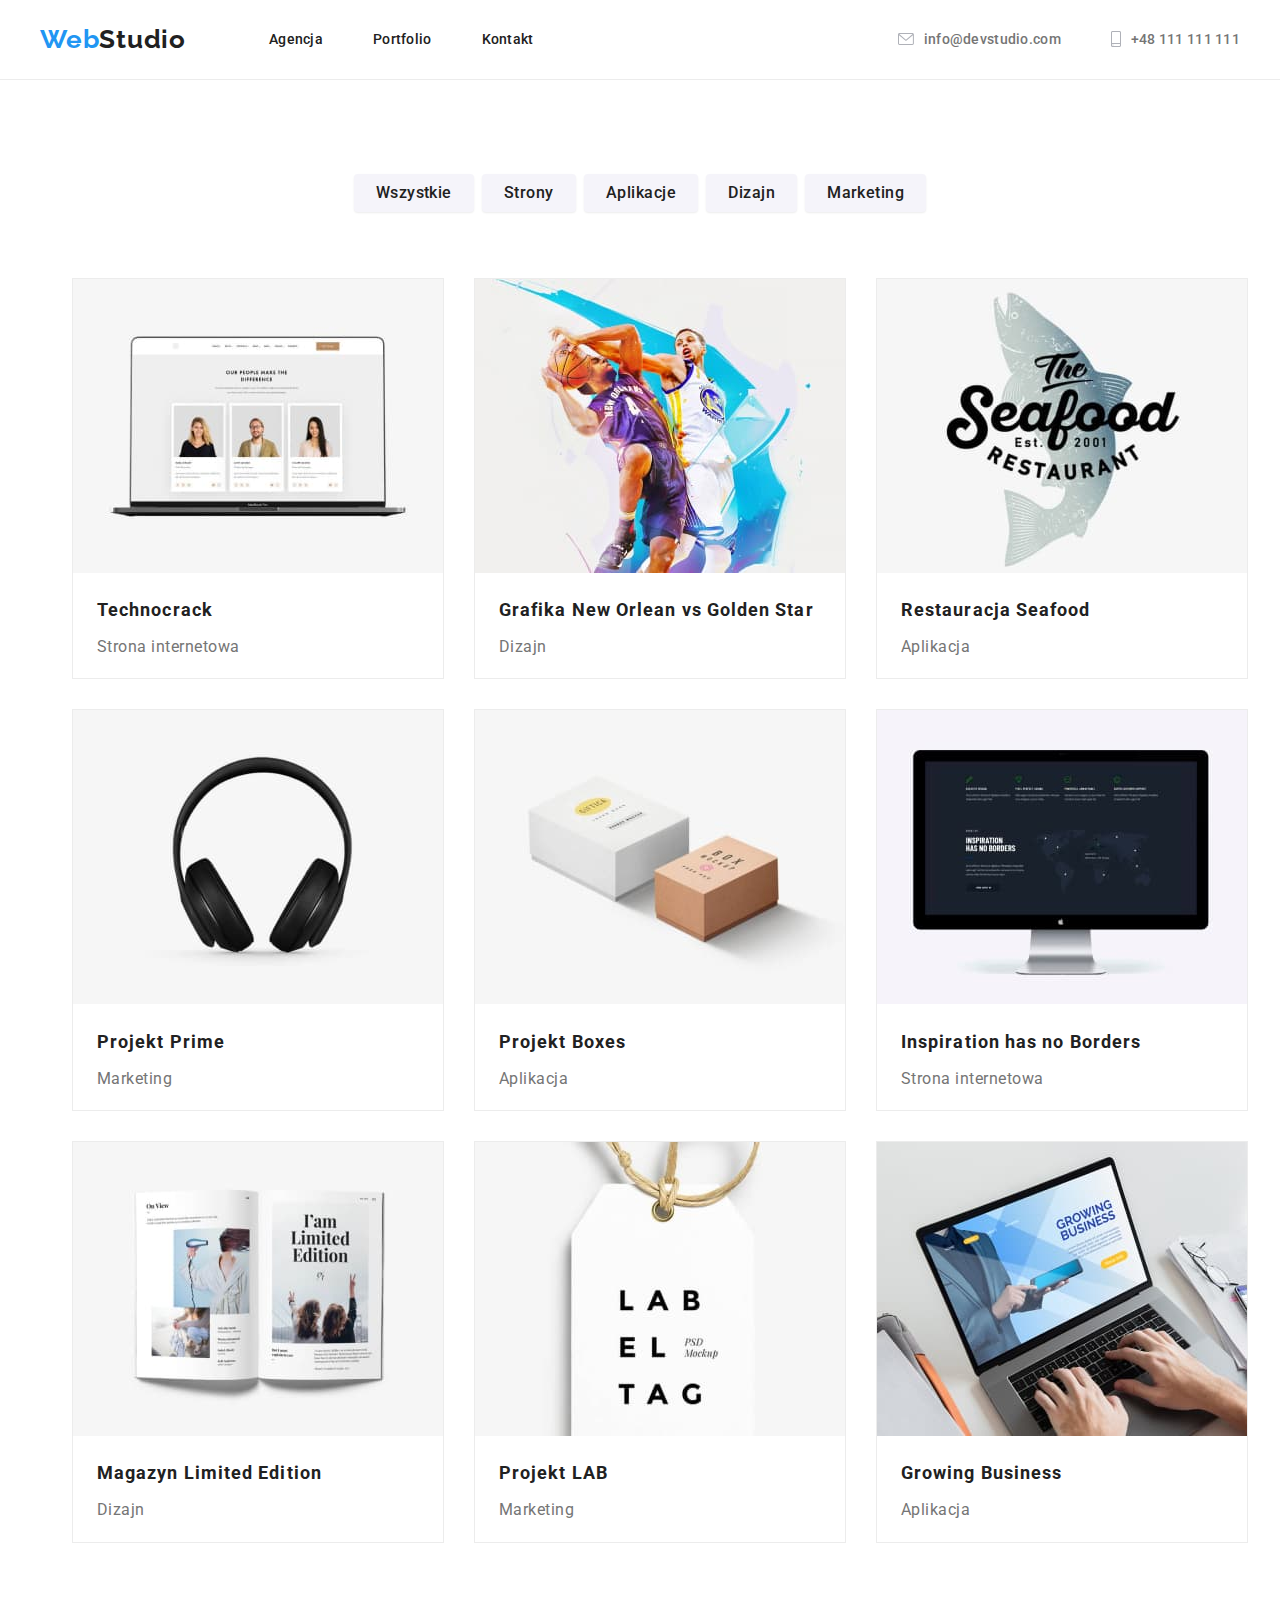
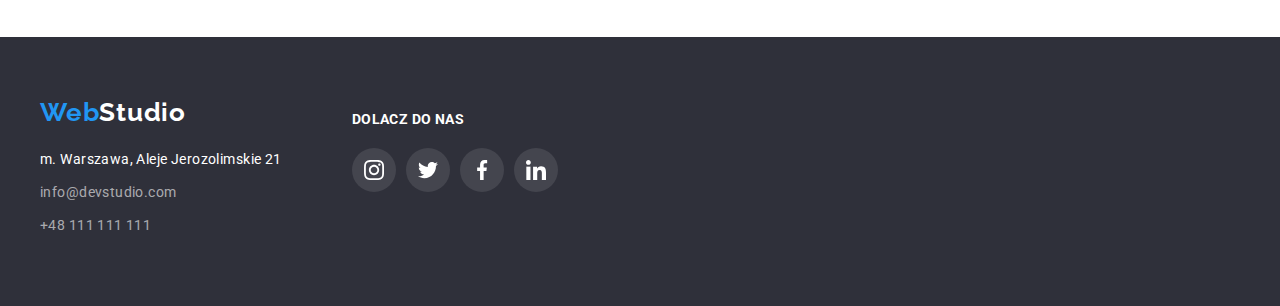
==== portfolio.html @ 00331f61 "first commit" ====
<!DOCTYPE html>
<html lang="pl">
<head>
    <meta charset="UTF-8">
    <meta http-equiv="X-UA-Compatible" content="IE=edge">
    <meta name="viewport" content="width=device-width, initial-scale=1.0">
    <title>hw4-Portfolio</title>

    <!-- google fonts -->
    <link rel="preconnect" href="https://fonts.googleapis.com">
    <link rel="preconnect" href="https://fonts.gstatic.com" crossorigin>
    <link
        href="https://fonts.googleapis.com/css2?family=Raleway:wght@700&family=Roboto:wght@400;500;700;900&display=swap"
        rel="stylesheet">

    <!-- normalize minimized css  -->
    <link rel="stylesheet" href="css/modern-normalize.min.css">

    <!-- styles CSS -->
    <link rel="stylesheet" href="css/styles.css">
</head>
<body>

    <!-- header section -->
    <header class="header">
        <!-- max width of page -->
        <div class="container">
            <!-- left side -->
            <div class="container-left">
                <!-- logo -->
                <a class="logo" href="./"><span>Web</span>Studio</a>
                <!-- main navigation -->
                <nav class="main-menu">
                    <ul>
                        <li><a href="./">Agencja</a></li>
                        <li><a href="./portfolio.html">Portfolio</a></li>
                        <li><a href="./">Kontakt</a></li>
                    </ul>
                </nav>
            </div>
            <!-- contact links -->
            <ul class="contact">

                <li class="contact-item">
                    <svg class="icon" width="16" height="12">
                        <use href="./images/icons.svg#icon-envelope"></use>
                    </svg>
                    <a class="contact-item" href="mailto:info@devstudio.com" title="Kontakt mailowy">
                        info@devstudio.com</a>
                </li>
                <li class="contact-item">
                    <svg class="icon" width="10" height="16">
                        <use href="./images/icons.svg#icon-smartphone"></use>
                    </svg>
                    <a href="tel:+48111111111" title="Kontakt telefoniczny">+48 111 111 111</a>
                </li>
            </ul>
        </div>
    </header>
    <!-- main section content of the portfolio page -->
    <main>
        <!-- top button list -->
        <ul class="bttn-group">
            <li><button type="button" class="button bttn-group-item">Wszystkie</button></li>
            <li><button type="button" class="button bttn-group-item">Strony</button></li>
            <li><button type="button" class="button bttn-group-item">Aplikacje</button></li>
            <li><button type="button" class="button bttn-group-item">Dizajn</button></li>
            <li><button type="button" class="button bttn-group-item">Marketing</button></li>
        </ul>
        <!-- Projects gallery -->
        <div class="projects-gallery">
            <ul class="projects-gallery-row">
                <!-- Technocrack -->
                <li>
                    <img src="images/Technocrack.jpg" width="370" height="294" alt="Technocrack website">
                    <h2>Technocrack</h2>
                    <p>Strona internetowa</p>
                </li>

                <!-- Grafika New Orlean vs Golden Star -->
                <li>
                    <img src="images/Grafika-New-Orlean-vs-Golden-Star.jpg" width="370" height="294"
                        alt="Grafika New Orlean vs Golden Star">
                    <h2>Grafika New Orlean vs Golden Star</h2>
                    <p>Dizajn</p>
                </li>

                <!-- Restauracja Seafood -->
                <li>
                    <img src="images/Restauracja-Seafood.jpg" width="370" height="294" alt="Restauracja Seafood">
                    <h2>Restauracja Seafood</h2>
                    <p>Aplikacja</p>
                </li>
            </ul>

            <ul class="projects-gallery-row">
                <!-- Projekt Prime -->
                <li>
                    <img src="images/Projekt-Prime.jpg" width="370" height="294" alt="Projekt Prime">
                    <h2>Projekt Prime</h2>
                    <p>Marketing</p>
                </li>

                <!-- Projekt Boxes -->
                <li>
                    <img src="images/Projekt-Boxes.jpg" width="370" height="294" alt="Projekt Boxes">
                    <h2>Projekt Boxes</h2>
                    <p>Aplikacja</p>
                </li>

                <!-- Inspiration has no Borders -->
                <li>
                    <img src="images/Inspiration-has-no-Borders.jpg" width="370" height="294"
                        alt="Inspiration has no Borders">
                    <h2>Inspiration has no Borders</h2>
                    <p>Strona internetowa</p>
                </li>
            </ul>
            <ul class="projects-gallery-row">
                <!-- Magazyn Limited Edition -->
                <li>
                    <img src="images/Magazyn-Limited-Edition.jpg" width="370" height="294"
                        alt="Magazyn Limited Edition">
                    <h2>Magazyn Limited Edition</h2>
                    <p>Dizajn</p>
                </li>

                <!-- Projekt LAB -->
                <li>
                    <img src="images/Projekt-LAB.jpg" width="370" height="294" alt="Projekt LAB">
                    <h2>Projekt LAB</h2>
                    <p>Marketing</p>
                </li>

                <!-- Growing Business -->
                <li>
                    <img src="images/Growing-Business.jpg" width="370" height="294" alt="Growing Business">
                    <h2>Growing Business</h2>
                    <p>Aplikacja</p>
                </li>
            </ul>
        </div>
    </main>
    <!-- footer section -->
    <footer class="footer">
        <div class="container">
            <!-- column 1 -->
            <ul>
                <li>
                    <!-- logo footer -->
                    <a class="logo logo-footer" href="./"><span>Web</span>Studio</a>
                </li>
                <li>
                    <!-- address -->
                    <address>m. Warszawa, Aleje Jerozolimskie 21</address>
                </li>
                <li>
                    <!-- email footer -->
                    <a href="mailto:info@devstudio.com" title="Kontakt mailowy">info@devstudio.com</a>
                </li>
                <li>
                    <!-- phone footer -->
                    <a href="tel:+48111111111" title="Kontakt telefoniczny">+48 111 111 111</a>
                </li>
            </ul>
            <!-- column 2 -->
            <ul class="join-us">
                <!-- block of icons -->
                <h3>dolacz do nas</h3>
                <div class="footer-social-media">
                    <li>
                        <svg class="icon" width="20" height="20">
                            <use href="./images/icons.svg#icon-instagram"></use>
                        </svg>
                    </li>
                    <li>
                        <svg class="icon" width="20" height="20">
                            <use href="./images/icons.svg#icon-twitter"></use>
                        </svg>
                    </li>
                    <li>
                        <svg class="icon" width="20" height="20">
                            <use href="./images/icons.svg#icon-facebook"></use>
                        </svg>
                    </li>
                    <li>
                        <svg class="icon" width="20" height="20">
                            <use href="./images/icons.svg#icon-linkedin"></use>
                        </svg>
                    </li>
                </div>

            </ul>
        </div>

    </footer>
</body>
</html>
---- css/styles.css ----
:root {
    /* fonts */
     --font-family: 'Roboto', sans-serif;
     --letter-spacing-small: .02em;
     --letter-spacing-medium: .03em;
     --letter-spacing-large: .06em;

    /* colors */
     --color-border: rgba(236 236 236 / 1);
     --color-text: rgba(33 33 33 / 1);
     --color-white: rgba(255 255 255 / 1);
     --color-blue: rgba(33 150 243 / 1);
     --color-light-grey: rgba(245 244 250 / 1);
     --color-middle-grey: rgba(117 117 117 / 1);
     --color-dark-grey: rgba(47 48 58 / 1);
     --color-icons: rgba(175 177 184 / 1);
     
     /* block models */
     --section-padding: 94px 0;

     /* section fonts  */
     --section-h2-font-size: 36px;
     --section-h2-line-heigh: 1.2;
     --section-h2-margin-top: 0;

     /* positioning margin/padding */
     --margin-zero: 0;
     --padding-zero: 0;
}

/* body of page */
body * {
      letter-spacing: var(--letter-spacing-medium);
}
 body {
     background-color: var(--color-white);
     font-family: var(--font-family);
     color: var(--color-text);
}
/* no underlined link */
 a {
     text-decoration: none;
}
/* no bullet lists */
 li {
     list-style-type: none;
}
h2 {
    margin-bottom: 50px;
}
/* header style */
.header {
    border-bottom: 1px solid var(--color-border);
    min-height: 80px;
    display: flex;
    justify-content: space-between;
    align-items: center;
}
/* max width of page */
.container {
    width: 1200px;
    margin: 0 auto;
    padding: var(--padding-zero);
}

/* horizontal align ul lists */
.header .container ul {
    display: flex;
    gap: 50px
}
.main-menu ul {
    gap: 46px;
}
/* horizontal aligning header and centered vertically */
.header .container {
    display: flex;
    justify-content: space-between;  
}
/* logo and top menu */
.container-left {
    display: flex;
    align-items: center;
    gap: 43px;
}

/* header links style  */
.main-menu a,
.header a[title] {
     font-size: 14px;
     font-weight: 500;
     line-height: 1.1;
     letter-spacing: var(--letter-spacing-small);
}
.header a[title] {
    color: var(--color-middle-grey);
}
.header a[title]:hover {
color: var(--color-blue);
}
/* logo top and footer styles */
 .logo {
     font-family: 'Raleway', sans-serif;
     font-size: 26px;
     font-weight: 700;
     line-height: 1.2;
     letter-spacing: var(--letter-spacing-medium) 
}
/* logo style light-blue text */
 .logo > span {
     color: var(--color-blue);
}
/* links style love/hate order */
 a:focus {
     outline: var(--color-blue);
}
 a:link, 
 a:visited {
     color: var(--color-text);
}
 a:hover, 
 a:active {
     color: var(--color-blue);
}
/* contact svg */
.contact-item {
    display: flex;
    align-items: center;
}
.contact-item .icon {
    fill: var(--color2);
    margin-right: 10px;
 }

 .contact-item:hover {
    --color2: var(--color-blue);
 }
 
/* buttons style */
 .button {
     border: none;
     border-radius: 4px;
     font-size: 16px;
     font-weight: 500;
     line-height: 1.6;
     color: var(--color-text);
     cursor: pointer;
}
/* front page button headline */
 .button-main {
     padding: 10px 42px;
     background-color: var(--color-blue);
     color: var(--color-white);
     box-shadow: 0 4px 4px 0 rgba(0 0 0 / .15);
     text-align: center;
     letter-spacing: var(--letter-spacing-large);
     line-height: 1.9;
}
/* front page headline */
 .headline {
     background-color: var(--color-dark-grey);
     background-image: linear-gradient(rgba(47, 48, 58, 0.4), rgba(47, 48, 58, 0.4)), url(../images/webstudio-top-bg.jpg);
     background-size: cover;
     color: var(--color-white);
     height: 600px;
     text-align: center;
     display: flex;
     justify-content: center;
     align-items: center;
}
 .headline h1 {
     font-size: 44px;
     text-transform: uppercase;
     line-height: 1.4;
     margin-top: 0;
     letter-spacing: var(--letter-spacing-large);
     margin-bottom: 30px;
}
/* headline wrapper */
.headline-wrapper {
    max-width: 696px;
    display: flex;
    flex-direction: column;
    justify-content: center;
    align-items: center;
}
/* col-4 list */
 .col-4 {
    margin: var(--margin-zero);
    padding: var(--padding-zero);
     font-size: 14px;
     display: flex;
     justify-content: center;
     gap: 30px;
     padding-top: 94px;
}
.col-4 li {
    width: 270px;     
}
.col-4-img {
    padding: 25px 0;
    background-color: rgba(245, 244, 250, 1);          
    margin-bottom: 30px;;
}

 .col-4 h3 {
     font-weight: 700;

     line-height: 1.1;
     text-transform: uppercase;
     margin-top: 0;
     margin-bottom: 10px;
}
 .col-4 p {
     line-height: 1.7;
     color: var(--color-middle-grey);
     margin: var(--margin-zero);
}
.col-4 li svg {
    display: block;
   margin: auto;  
}
/* section h2 style and padding */
section {
    padding: var(--section-padding);
}
section h2 {
    text-align: center;
    font-size: var(--section-h2-font-size);
    line-height: var(--section-h2-line-heigh);
    margin-top: var(--section-h2-margin-top);
}
.team ul {
    margin: var(--margin-zero);
    padding: var(--padding-zero);
}
/* activities section */
.activities-images {
    display: flex;
    justify-content: center;
    gap: 30px;
}
/* team section */
 .team {
     background-color: var(--color-light-grey);
     text-align: center;  
}

.team > ul {
    display: flex;
    justify-content: center;
    gap: 30px;
}

 .team-box {
     background-color: var(--color-white);
     border-radius: 0 0 4px 4px;
     box-shadow: 0 2px 1px 0 
     rgba(0  0  0 / .2), 0 1px 1px 0 
     rgba(0  0  0 / .14), 0 1px 3px 0 
     rgba(0  0  0 / .12);
     padding-bottom: 18px;
}


.team h3 {
    margin: var(--margin-zero);
    padding: 30px 0 10px 0;

}
.team p {
    color: var(--color-middle-grey);
    margin: var(--margin-zero);
}
.team-box p {
    margin-bottom: 16px;
}
.team-social-media {
    display: flex;
    justify-content: center;
    gap: 10px;
}
.team-social-media li {
    width: 44px;
    height: 44px;
    display: flex;
    justify-content: center;
    align-items: center; 
    border-radius: 50%;
    cursor: pointer;
}
.team-social-media .icon {
    fill: var(--color4);
 }

 .team-social-media .icon:hover,
 .team-social-media li:hover {
    --color4: var(--color-white);
    fill: var(--color-white);
    background-color: var(--color-blue);
 }
 
/* nasi klienci section */
.clients-logos {
    display: flex;
    justify-content: center;
    gap: 30px;  
}
.clients-logos li {
    display: flex;
    justify-content: center;
    align-items: center;
    cursor: pointer;  
}
/* nasi klienci icons logo */
.clients-logos .icon {
    --color1: var(--color-icons);
    border: 1px solid var(--color-icons);
    width: 170px;
    height: 92px;
    padding: 16px 32px;
    border-radius: 4px;
    
}
.clients-logos .icon:hover{
    --color1: var(--color-blue);
    fill: var(--color1);
    border: 1px solid var(--color-blue);
}

/* portfolio buttons */
.bttn-group {
    margin: var(--margin-zero);
    padding: 94px 0 50px 0;
    display: flex;
    justify-content: center;
    gap: 8px;
}
 .bttn-group-item {
     padding: 6px 22px;
     background-color: var(--color-light-grey);
     box-shadow: 0 1px 2px 0 rgba(0 0 0 / .08);
}
 .bttn-group-item:hover {
     background-color: var(--color-blue);
     color: var(--color-white);
     box-shadow: 0px 2px 2px 0px rgba(0, 0, 0, 0.12),
     0px 1px 2px 0px rgba(0, 0, 0, 0.08),
     0px 3px 1px 0px rgba(0, 0, 0, 0.1);
}

/* projects gallery */
.projects-gallery-row {
    margin-bottom: 30px;
    display: flex;
    flex-direction: row;
    justify-content: center;
    gap: 30px;
}
.projects-gallery-row:nth-child(3) {
    margin-bottom: 94px;
}
 .projects-gallery li h2, 
 .projects-gallery li p {
     text-indent: 24px;
}
 .projects-gallery h2 {
     font-size: 18px;
     line-height: 2;
     font-weight: 700;
     letter-spacing: var(--letter-spacing-large);
     margin-bottom: 0;
}
 .projects-gallery p {
     color: var(--color-middle-grey);
     letter-spacing: var(--letter-spacing-medium);
     line-height: 1.9;
     margin-top: 4px;
}
/* projects=gallery list border */
 .projects-gallery li {
     border: 1px solid var(--color-border);
}
.projects-gallery-row li:hover {
    box-shadow: 1px 4px 6px 0px rgba(0, 0, 0, 0.16),
0px 4px 4px 0px rgba(0, 0, 0, 0.06),
0px 1px 1px 0px rgba(0, 0, 0, 0.12);

}

/* footer section */
 .footer {
     background-color: var(--color-dark-grey);
     padding: 60px 0;  
}
.footer .container {
    display: flex;
    justify-content: flex-start;
    gap: 70px;
}
/* general styles for footer list */
.footer ul {
    margin: var(--margin-zero);
    padding: var(--padding-zero);

}
 .footer ul li {
     font-size: 14px;
     line-height: 1.7;
     margin-bottom: 9px;
}
/* link styles by title */
 .footer a[title] {
     color: rgba(255 255 255 / .6);
}
 .footer a[title]:hover {
     color: var(--color-blue);
}
 address {
     font-style: normal;
     color: var(--color-white);
}
 .footer .logo-footer {
     color: var(--color-white);
     margin-bottom: 20px;
     line-height: 1.2;
     display: block;
}
.logo-footer:hover {
    color: var(--color-blue);
}
/* footer social media */
.footer-social-media {
    display: flex;
    gap: 10px;
}
.join-us h3 {
    font-size: 14px;
    font-weight: 700;
    line-height: 1.2;
    text-transform: uppercase;
    color: var(--color-white);
    margin-bottom: 20px;
}
.footer-social-media li {
    display: flex;
    height: 44px;
    width: 44px;
    justify-content: center;
    align-items: center;
    border-radius: 50%;
    background-color: rgba(255, 255, 255, 0.1);
    cursor: pointer;
    }
.footer-social-media li{
    --color1: var(--color-white);
    fill: var(--color1);  
}
.footer-social-media li:hover {
    background-color: var(--color-blue);
}
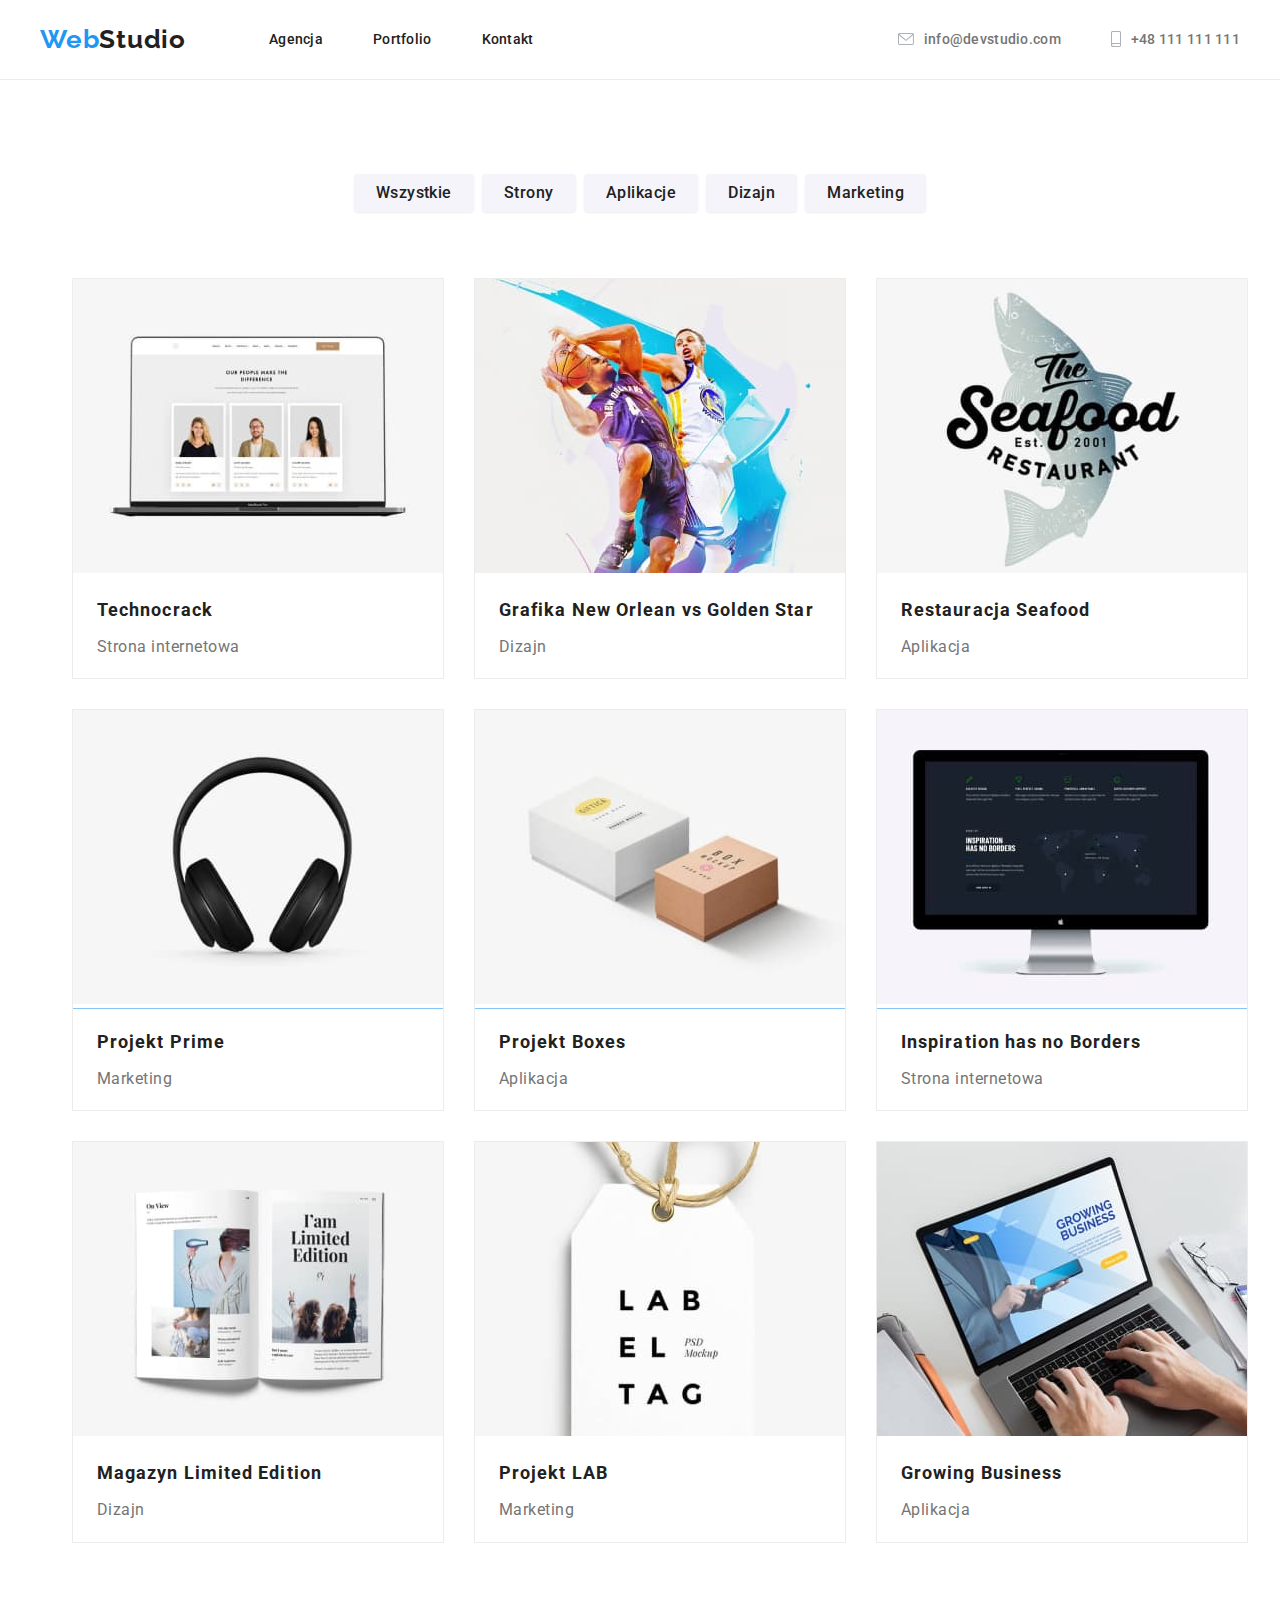
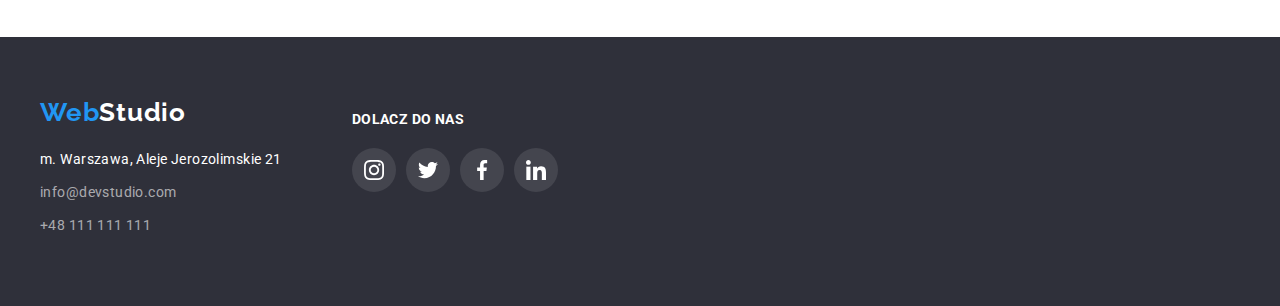
==== commit 382c3d64: "modalwindow" ====
--- a/portfolio.html
+++ b/portfolio.html
@@ -4,7 +4,7 @@
     <meta charset="UTF-8">
     <meta http-equiv="X-UA-Compatible" content="IE=edge">
     <meta name="viewport" content="width=device-width, initial-scale=1.0">
-    <title>hw4-Portfolio</title>
+    <title>hw5-Portfolio</title>
 
     <!-- google fonts -->
     <link rel="preconnect" href="https://fonts.googleapis.com">
@@ -72,69 +72,126 @@
             <ul class="projects-gallery-row">
                 <!-- Technocrack -->
                 <li>
-                    <img src="images/Technocrack.jpg" width="370" height="294" alt="Technocrack website">
+                    <div class="image-overlay">
+                        <img src="images/Technocrack.jpg" width="370" height="294" alt="Technocrack website">
+                        <div class="overlay">
+                            <p>Technoduck is a state-of-the-art coronavirus distribution platform. Companies use this
+                                platform for digital espionage and attacks on competitors' secure servers.</p>
+                        </div>
+                    </div>
                     <h2>Technocrack</h2>
                     <p>Strona internetowa</p>
                 </li>
 
                 <!-- Grafika New Orlean vs Golden Star -->
                 <li>
-                    <img src="images/Grafika-New-Orlean-vs-Golden-Star.jpg" width="370" height="294"
-                        alt="Grafika New Orlean vs Golden Star">
+                    <div class="image-overlay">
+                        <img src="images/Grafika-New-Orlean-vs-Golden-Star.jpg" width="370" height="294"
+                            alt="Grafika New Orlean vs Golden Star">
+                        <div class="overlay">
+                            <p>Technoduck is a state-of-the-art coronavirus distribution platform. Companies use this
+                                platform for digital espionage and attacks on competitors' secure servers.</p>
+                        </div>
+                    </div>
                     <h2>Grafika New Orlean vs Golden Star</h2>
                     <p>Dizajn</p>
                 </li>
 
                 <!-- Restauracja Seafood -->
                 <li>
-                    <img src="images/Restauracja-Seafood.jpg" width="370" height="294" alt="Restauracja Seafood">
+                    <div class="image-overlay">
+                        <img src="images/Restauracja-Seafood.jpg" width="370" height="294" alt="Restauracja Seafood">
+                        <div class="overlay">
+                            <p>Technoduck is a state-of-the-art coronavirus distribution platform. Companies use this
+                                platform for digital espionage and attacks on competitors' secure servers.</p>
+                        </div>
+                    </div>
+
                     <h2>Restauracja Seafood</h2>
                     <p>Aplikacja</p>
+
                 </li>
             </ul>
 
             <ul class="projects-gallery-row">
                 <!-- Projekt Prime -->
                 <li>
-                    <img src="images/Projekt-Prime.jpg" width="370" height="294" alt="Projekt Prime">
+                    <div class="image-overlay">
+                        <img src="images/Projekt-Prime.jpg" width="370" height="294" alt="Projekt Prime">
+                        <div class="overlay">
+                            <p>Technoduck is a state-of-the-art coronavirus distribution platform. Companies use this
+                                platform for digital espionage and attacks on competitors' secure servers.</p>
+                        </div>
+                    </div>
                     <h2>Projekt Prime</h2>
                     <p>Marketing</p>
                 </li>
 
                 <!-- Projekt Boxes -->
                 <li>
-                    <img src="images/Projekt-Boxes.jpg" width="370" height="294" alt="Projekt Boxes">
+                    <div class="image-overlay">
+                        <img src="images/Projekt-Boxes.jpg" width="370" height="294" alt="Projekt Boxes">
+                        <div class="overlay">
+                            <p>Technoduck is a state-of-the-art coronavirus distribution platform. Companies use this
+                                platform for digital espionage and attacks on competitors' secure servers.</p>
+                        </div>
+                    </div>
                     <h2>Projekt Boxes</h2>
                     <p>Aplikacja</p>
                 </li>
 
                 <!-- Inspiration has no Borders -->
                 <li>
-                    <img src="images/Inspiration-has-no-Borders.jpg" width="370" height="294"
-                        alt="Inspiration has no Borders">
+                    <div class="image-overlay">
+                        <img src="images/Inspiration-has-no-Borders.jpg" width="370" height="294"
+                            alt="Inspiration has no Borders">
+                        <div class="overlay">
+                            <p>Technoduck is a state-of-the-art coronavirus distribution platform. Companies use this
+                                platform for digital espionage and attacks on competitors' secure servers.</p>
+                        </div>
+                    </div>
                     <h2>Inspiration has no Borders</h2>
                     <p>Strona internetowa</p>
+
                 </li>
             </ul>
             <ul class="projects-gallery-row">
                 <!-- Magazyn Limited Edition -->
                 <li>
-                    <img src="images/Magazyn-Limited-Edition.jpg" width="370" height="294"
-                        alt="Magazyn Limited Edition">
+                    <div class="image-overlay">
+                        <img src="images/Magazyn-Limited-Edition.jpg" width="370" height="294"
+                            alt="Magazyn Limited Edition">
+                        <div class="overlay">
+                            <p>Technoduck is a state-of-the-art coronavirus distribution platform. Companies use this
+                                platform for digital espionage and attacks on competitors' secure servers.</p>
+                        </div>
+                    </div>
                     <h2>Magazyn Limited Edition</h2>
                     <p>Dizajn</p>
                 </li>
 
                 <!-- Projekt LAB -->
                 <li>
-                    <img src="images/Projekt-LAB.jpg" width="370" height="294" alt="Projekt LAB">
+                    <div class="image-overlay">
+                        <img src="images/Projekt-LAB.jpg" width="370" height="294" alt="Projekt LAB">
+                        <div class="overlay">
+                            <p>Technoduck is a state-of-the-art coronavirus distribution platform. Companies use this
+                                platform for digital espionage and attacks on competitors' secure servers.</p>
+                        </div>
+                    </div>
                     <h2>Projekt LAB</h2>
                     <p>Marketing</p>
                 </li>
 
                 <!-- Growing Business -->
                 <li>
-                    <img src="images/Growing-Business.jpg" width="370" height="294" alt="Growing Business">
+                    <div class="image-overlay">
+                        <img src="images/Growing-Business.jpg" width="370" height="294" alt="Growing Business">
+                        <div class="overlay">
+                            <p>Technoduck is a state-of-the-art coronavirus distribution platform. Companies use this
+                                platform for digital espionage and attacks on competitors' secure servers.</p>
+                        </div>
+                    </div>
                     <h2>Growing Business</h2>
                     <p>Aplikacja</p>
                 </li>
--- a/css/styles.css
+++ b/css/styles.css
@@ -40,6 +40,7 @@
 /* no underlined link */
  a {
      text-decoration: none;
+     transition: transform 250ms cubic-bezier(0.4, 0, 0.2, 1);
 }
 /* no bullet lists */
  li {
@@ -93,6 +94,7 @@
 }
 .header a[title] {
     color: var(--color-middle-grey);
+    
 }
 .header a[title]:hover {
 color: var(--color-blue);
@@ -121,6 +123,7 @@
  a:active {
      color: var(--color-blue);
 }
+
 /* contact svg */
 .contact-item {
     display: flex;
@@ -236,8 +239,26 @@
 /* activities section */
 .activities-images {
     display: flex;
-    justify-content: center;
+    justify-content: center; 
     gap: 30px;
+}
+.activities-images figure {
+    margin: var(--margin-zero);
+    position: relative;
+   
+}
+.activities-images figcaption {
+    text-transform: uppercase;
+    height: 70px;
+    width: 100%;
+    background: rgba(47 48 58 / .8);
+    color: var(--color-white);
+  display: flex;
+  justify-content: center;
+  align-items: center;
+  position: absolute;
+  bottom: 1%;
+    
 }
 /* team section */
  .team {
@@ -343,9 +364,9 @@
  .bttn-group-item:hover {
      background-color: var(--color-blue);
      color: var(--color-white);
-     box-shadow: 0px 2px 2px 0px rgba(0, 0, 0, 0.12),
-     0px 1px 2px 0px rgba(0, 0, 0, 0.08),
-     0px 3px 1px 0px rgba(0, 0, 0, 0.1);
+     box-shadow: 0px 2px 2px 0px rgba(0 0 0 / .12),
+     0px 1px 2px 0px rgba(0 0  0 / .08),
+     0px 3px 1px 0px rgba(0 0 0 / .1);
 }
 
 /* projects gallery */
@@ -361,7 +382,7 @@
 }
  .projects-gallery li h2, 
  .projects-gallery li p {
-     text-indent: 24px;
+     margin-left: 24px;
 }
  .projects-gallery h2 {
      font-size: 18px;
@@ -381,11 +402,40 @@
      border: 1px solid var(--color-border);
 }
 .projects-gallery-row li:hover {
-    box-shadow: 1px 4px 6px 0px rgba(0, 0, 0, 0.16),
-0px 4px 4px 0px rgba(0, 0, 0, 0.06),
-0px 1px 1px 0px rgba(0, 0, 0, 0.12);
-
-}
+    box-shadow: 1px 4px 6px 0px rgba(0 0 0 / .16),
+0px 4px 4px 0px rgba(0 0 0 / .06),
+0px 1px 1px 0px rgba(0 0 0 / .12);
+
+}
+/* overlay */
+.image-overlay {
+    position: relative;
+    overflow: hidden;
+}
+.overlay {
+    position: absolute;
+    top: 0;
+    left: 0;
+    width: 100%;
+    height: 100%;
+    background-color: rgba(33 150 243 / .9);;
+    transform: translateY(100%);
+    transition: transform 250ms cubic-bezier(0.4, 0, 0.2, 1);
+}
+.overlay p {
+    font-size: 18px;
+    font-weight: 400;
+    line-height: 1.6;
+    color: var(--color-white);
+    padding-top: 63px;
+    padding-right: 24px;
+    margin: var(--margin-zero);
+    
+}
+
+.projects-gallery-row li:hover .overlay {
+    transform: translateY(0);
+  }
 
 /* footer section */
  .footer {
@@ -457,4 +507,51 @@
 }
 .footer-social-media li:hover {
     background-color: var(--color-blue);
+}
+
+/* modal window */
+.modal-container {
+    display: flex;
+    justify-content: center;
+    position: relative;
+    
+}
+.modal {
+    cursor: not-allowed;
+      display: flex;
+      background-color: hsla(0, 0%, 0%, .5);
+      justify-content: center;
+      position: fixed;
+      top: 0;
+      left: 0;
+      bottom: 0;
+      right: 0;
+  }
+  .box {
+    position: absolute;
+    padding: 2rem 1rem;
+    box-sizing: border-box;
+    width: 528px;
+    height: 581px;
+    top: 50%;
+    left: 50%;
+    transform: translate(-50%, -50%);
+    background-color: var(--color-white);
+    cursor: initial;
+    margin: auto;
+    box-shadow: 0px 1px 3px rgba(0 0 0 / .12), 0px 1px 1px rgba(0 0 0 / .14), 0px 2px 1px rgba(0 0 0 / .2);
+    border-radius: 4px;
+    transition: .25s ease-in-out cubic-bezier(0.4, 0, 0.2, 1);
+  }
+  .box button {
+    position: absolute;
+    top: 8px;
+    right: 8px;
+  }
+
+.is-hidden {
+    pointer-events: none;
+    visibility: hidden;
+    opacity: 0; 
+    transform: translateX(-50%) translateY(-50%) scale(0) rotate(0deg) skew(40deg, 40deg);
 }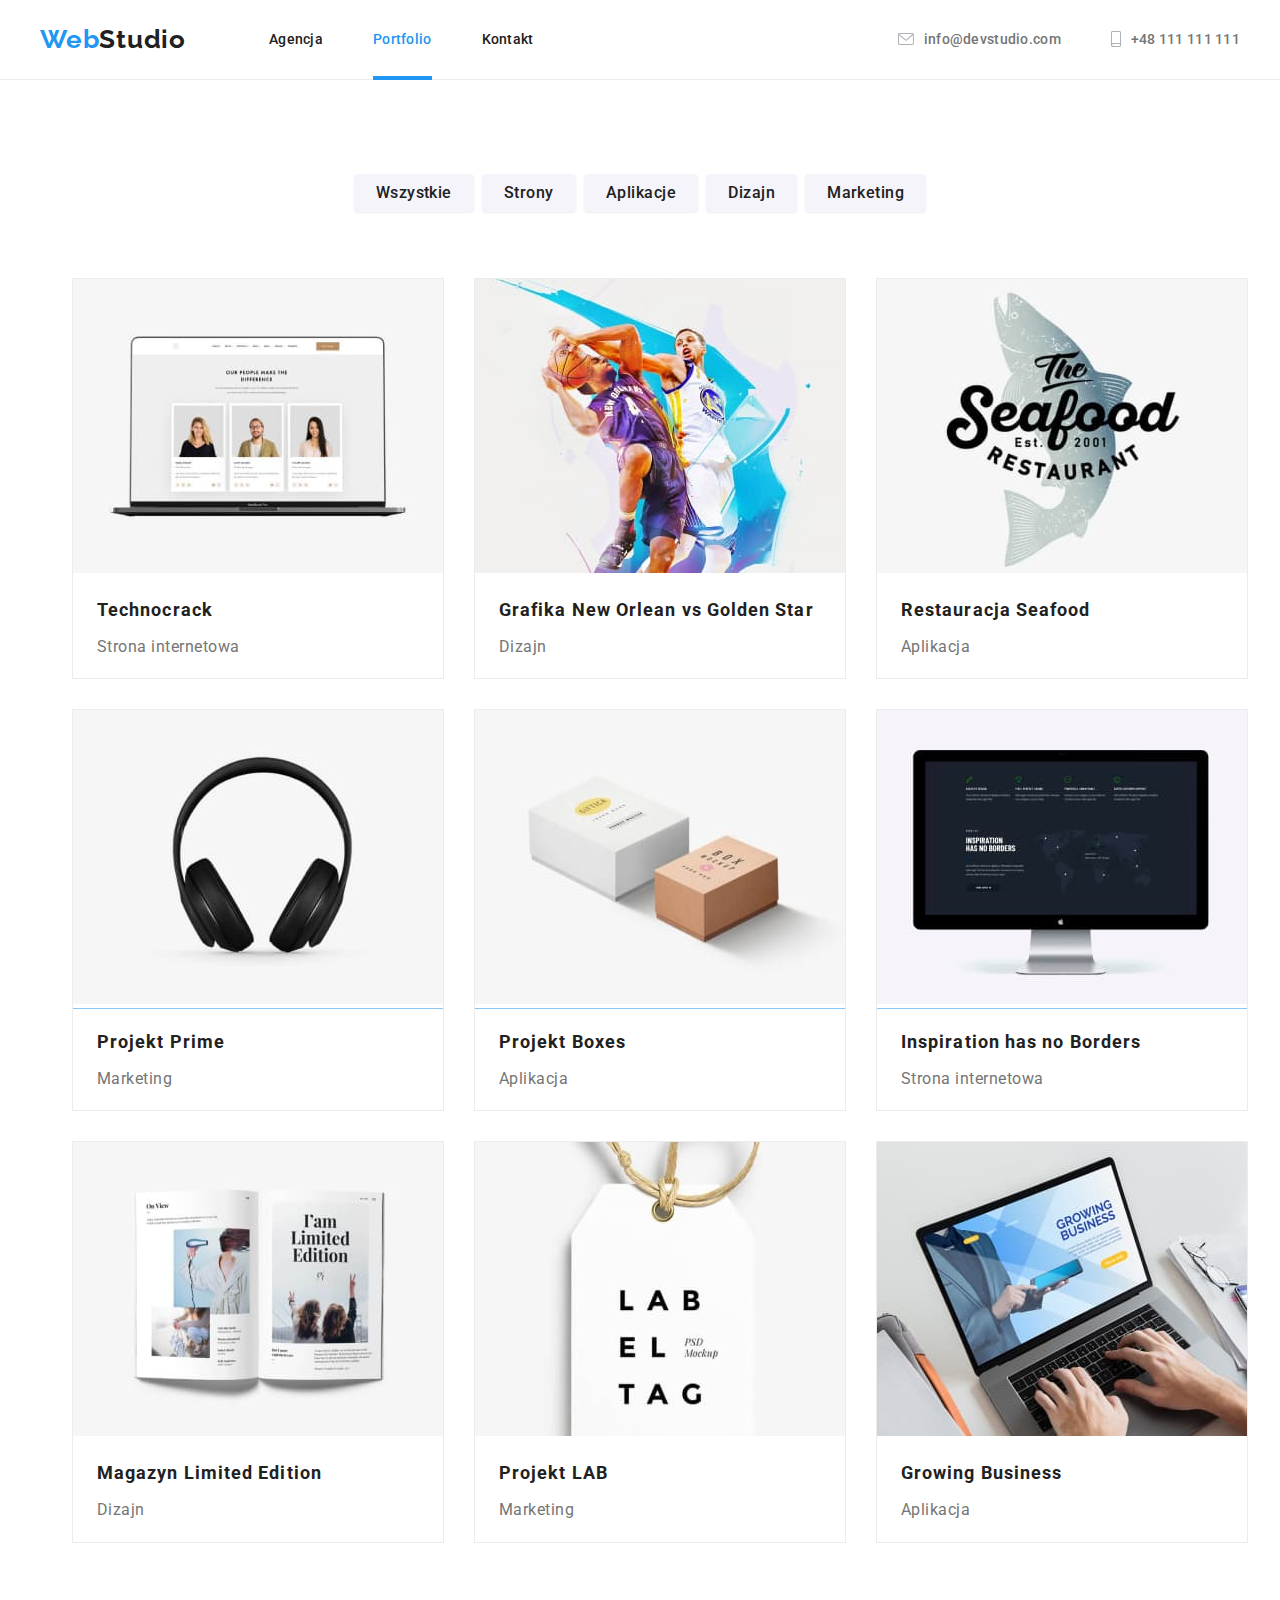
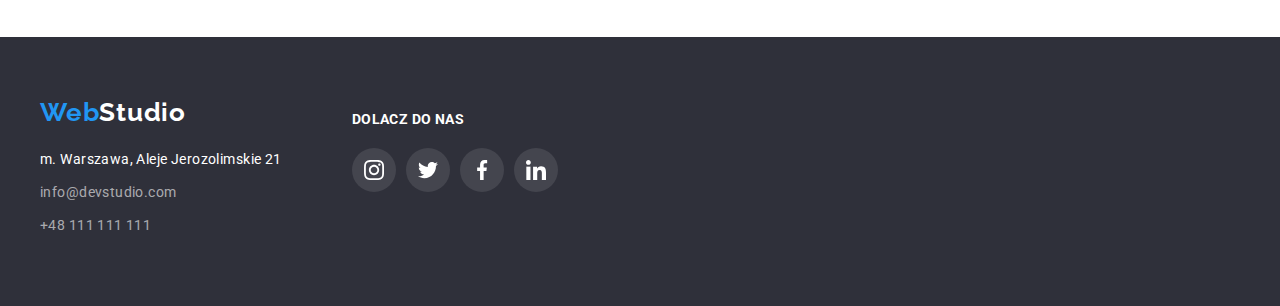
==== commit aa08d841: "before animation" ====
--- a/portfolio.html
+++ b/portfolio.html
@@ -33,7 +33,7 @@
                 <nav class="main-menu">
                     <ul>
                         <li><a href="./">Agencja</a></li>
-                        <li><a href="./portfolio.html">Portfolio</a></li>
+                        <li><a class="active" href="./portfolio.html">Portfolio</a></li>
                         <li><a href="./">Kontakt</a></li>
                     </ul>
                 </nav>
--- a/css/styles.css
+++ b/css/styles.css
@@ -39,8 +39,7 @@
 }
 /* no underlined link */
  a {
-     text-decoration: none;
-     transition: transform 250ms cubic-bezier(0.4, 0, 0.2, 1);
+     text-decoration: none;   
 }
 /* no bullet lists */
  li {
@@ -71,6 +70,42 @@
 }
 .main-menu ul {
     gap: 46px;
+}
+.main-menu ul li {
+  position: relative;
+  transition: 2s cubic-bezier(0.4, 0, 0.2, 1); 
+}
+.main-menu ul li:link a::after,
+.main-menu ul li:visited a::after {
+  transition: 2s transform cubic-bezier(0.4, 0, 0.2, 1); 
+}
+
+.main-menu ul li:hover a::after,
+.main-menu ul li:active a::after,
+.main-menu ul li:focus a::after {
+    content:" ";
+    position: absolute;
+    background: var(--color-blue);
+    width: 100%;
+    height: 4px;
+    top: 46px;
+    left: 0;
+    bottom: 0;
+}
+
+/* active page  */
+.main-menu ul li .active::after {
+    content:" ";
+    position: absolute;
+    background: var(--color-blue);
+    width: 100%;
+    height: 4px;
+    top: 46px;
+    left: 0;
+    bottom: 0;
+}
+.main-menu ul li .active{
+    color: var(--color-blue);
 }
 /* horizontal aligning header and centered vertically */
 .header .container {
@@ -105,22 +140,22 @@
      font-size: 26px;
      font-weight: 700;
      line-height: 1.2;
-     letter-spacing: var(--letter-spacing-medium) 
+     letter-spacing: var(--letter-spacing-medium);
+     transition: 250ms cubic-bezier(0.4, 0, 0.2, 1); 
 }
 /* logo style light-blue text */
  .logo > span {
      color: var(--color-blue);
 }
 /* links style love/hate order */
- a:focus {
-     outline: var(--color-blue);
-}
+
  a:link, 
  a:visited {
      color: var(--color-text);
 }
  a:hover, 
- a:active {
+ a:active,
+ a:focus {
      color: var(--color-blue);
 }
 
@@ -128,6 +163,7 @@
 .contact-item {
     display: flex;
     align-items: center;
+    transition: 250ms cubic-bezier(0.4, 0, 0.2, 1); 
 }
 .contact-item .icon {
     fill: var(--color2);
@@ -149,7 +185,7 @@
      cursor: pointer;
 }
 /* front page button headline */
- .button-main {
+ .headline .button-main {
      padding: 10px 42px;
      background-color: var(--color-blue);
      color: var(--color-white);
@@ -202,7 +238,8 @@
 .col-4-img {
     padding: 25px 0;
     background-color: rgba(245, 244, 250, 1);          
-    margin-bottom: 30px;;
+    margin-bottom: 30px;
+    border-radius: 4px;;
 }
 
  .col-4 h3 {
@@ -308,9 +345,11 @@
     align-items: center; 
     border-radius: 50%;
     cursor: pointer;
+    transition: transform 250ms cubic-bezier(0.4, 0, 0.2, 1);;
 }
 .team-social-media .icon {
     fill: var(--color4);
+    transition: transform 250ms cubic-bezier(0.4, 0, 0.2, 1);;
  }
 
  .team-social-media .icon:hover,
@@ -318,6 +357,7 @@
     --color4: var(--color-white);
     fill: var(--color-white);
     background-color: var(--color-blue);
+    transition: 250ms cubic-bezier(0.4, 0, 0.2, 1);
  }
  
 /* nasi klienci section */
@@ -331,6 +371,8 @@
     justify-content: center;
     align-items: center;
     cursor: pointer;  
+    
+   
 }
 /* nasi klienci icons logo */
 .clients-logos .icon {
@@ -339,13 +381,15 @@
     width: 170px;
     height: 92px;
     padding: 16px 32px;
-    border-radius: 4px;
-    
-}
+    border-radius: 4px;  
+   
+}
+
 .clients-logos .icon:hover{
     --color1: var(--color-blue);
     fill: var(--color1);
     border: 1px solid var(--color-blue);
+     
 }
 
 /* portfolio buttons */
@@ -360,6 +404,7 @@
      padding: 6px 22px;
      background-color: var(--color-light-grey);
      box-shadow: 0 1px 2px 0 rgba(0 0 0 / .08);
+     transition: 250ms cubic-bezier(0.4, 0, 0.2, 1); 
 }
  .bttn-group-item:hover {
      background-color: var(--color-blue);
@@ -461,6 +506,7 @@
 /* link styles by title */
  .footer a[title] {
      color: rgba(255 255 255 / .6);
+     transition: 250ms cubic-bezier(0.4, 0, 0.2, 1); 
 }
  .footer a[title]:hover {
      color: var(--color-blue);
@@ -474,6 +520,9 @@
      margin-bottom: 20px;
      line-height: 1.2;
      display: block;
+}
+.logo-footer {
+    transition: 250ms cubic-bezier(0.4, 0, 0.2, 1); 
 }
 .logo-footer:hover {
     color: var(--color-blue);
@@ -503,7 +552,8 @@
     }
 .footer-social-media li{
     --color1: var(--color-white);
-    fill: var(--color1);  
+    fill: var(--color1); 
+    transition: 250ms cubic-bezier(0.4, 0, 0.2, 1); 
 }
 .footer-social-media li:hover {
     background-color: var(--color-blue);
@@ -526,7 +576,10 @@
       left: 0;
       bottom: 0;
       right: 0;
+      z-index: 2;
+      transition: .25s cubic-bezier(0.4, 0, 0.2, 1);
   }
+  /* modal window white box */
   .box {
     position: absolute;
     padding: 2rem 1rem;
@@ -543,10 +596,22 @@
     border-radius: 4px;
     transition: .25s ease-in-out cubic-bezier(0.4, 0, 0.2, 1);
   }
+  /* button close */
   .box button {
     position: absolute;
     top: 8px;
     right: 8px;
+    border: 1px solid rgba(0 0 0 / .1);
+    border-radius: 50%;
+    width: 30px;
+    height: 30px;
+    background-color: var(--color-white);
+    font-size: 30px;
+    font-weight: 400;
+    /* adjustment x in button */
+    display: flex;
+    justify-content: center;
+    align-items: center;
   }
 
 .is-hidden {
@@ -554,4 +619,5 @@
     visibility: hidden;
     opacity: 0; 
     transform: translateX(-50%) translateY(-50%) scale(0) rotate(0deg) skew(40deg, 40deg);
+    z-index: 1000;
 }